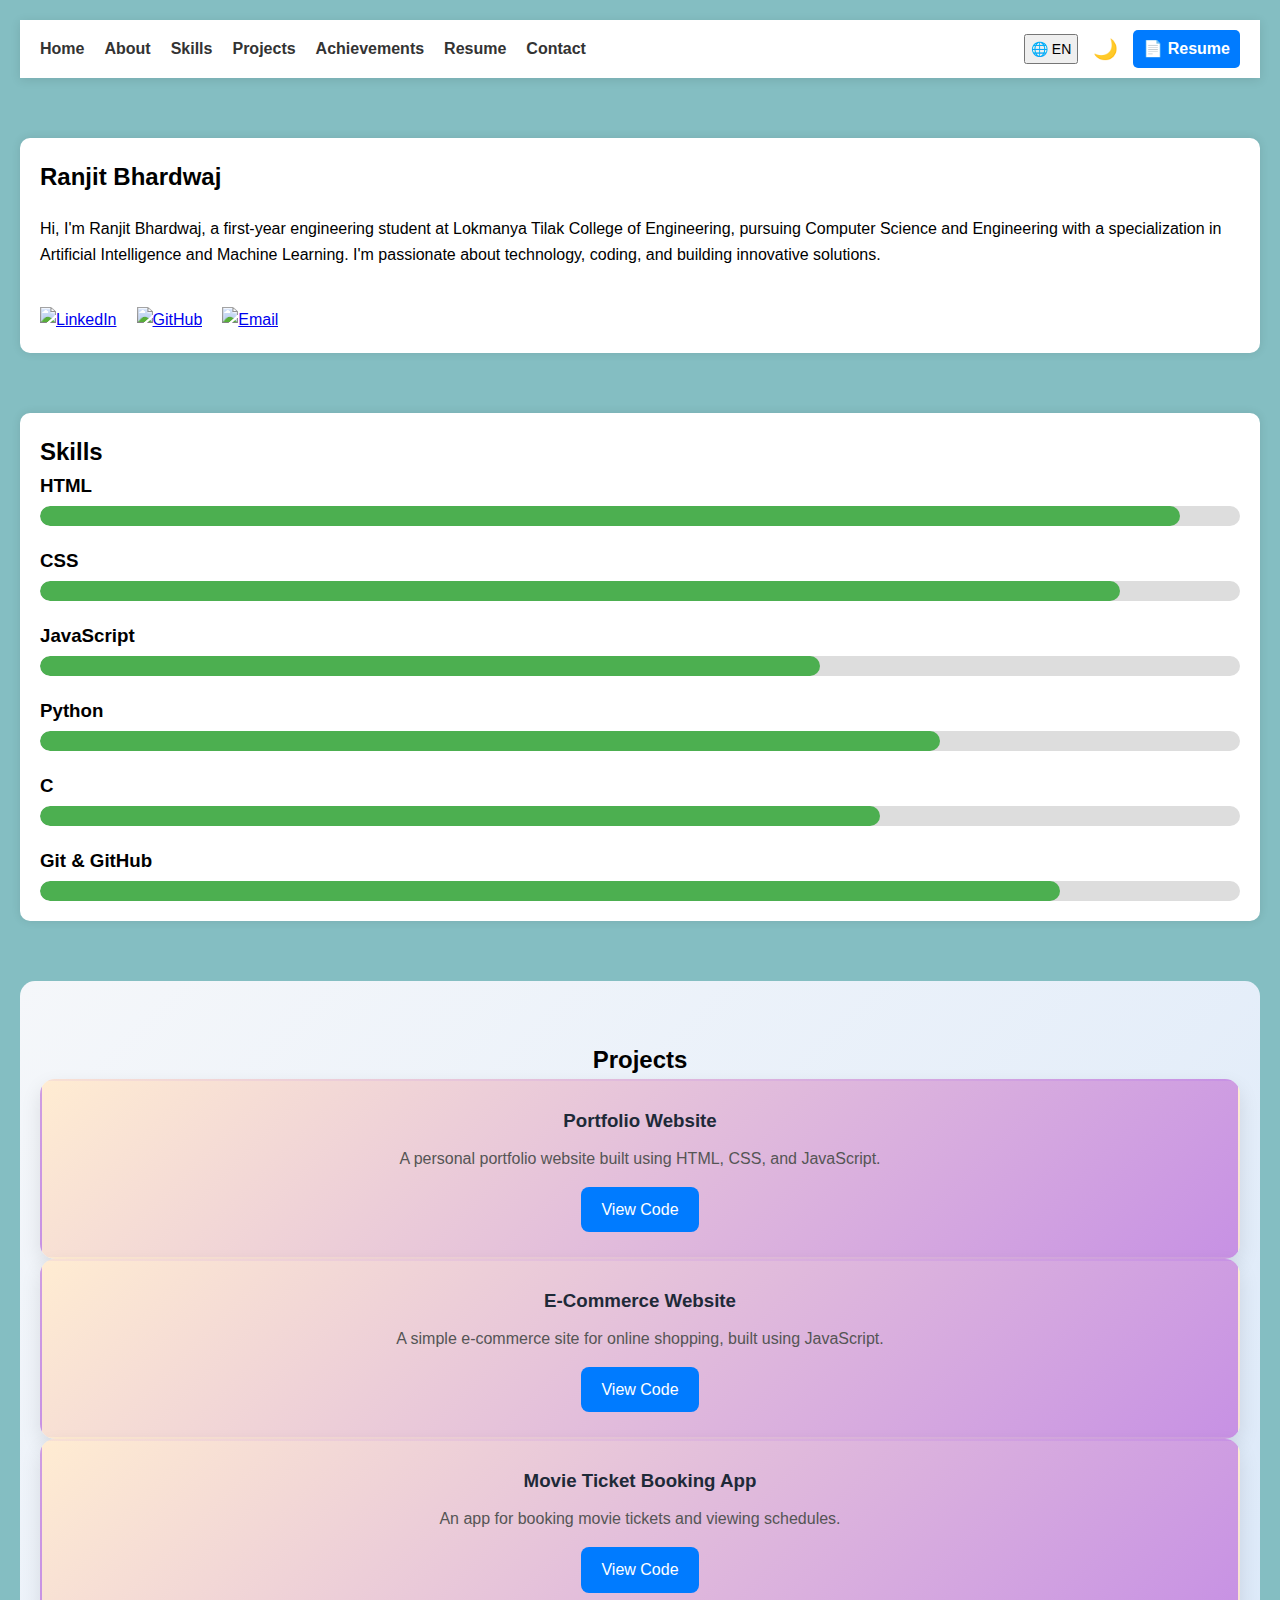
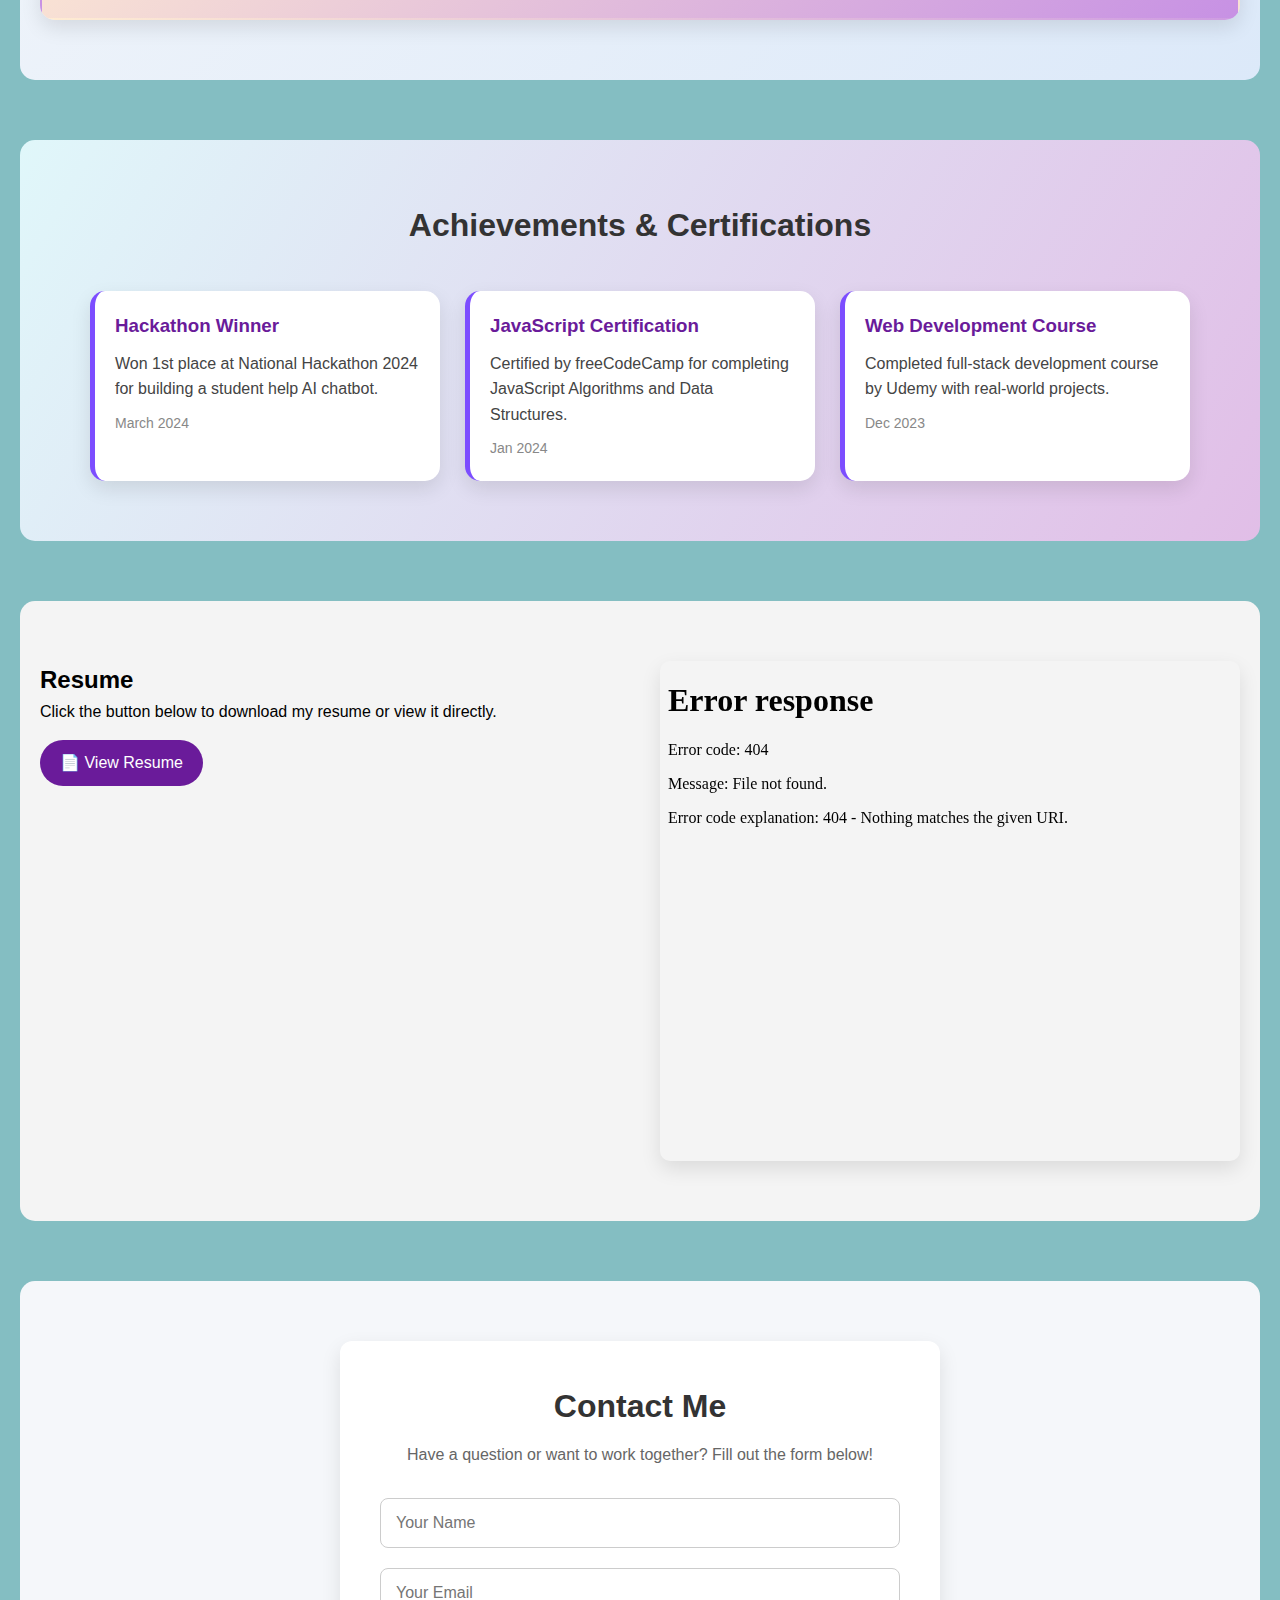
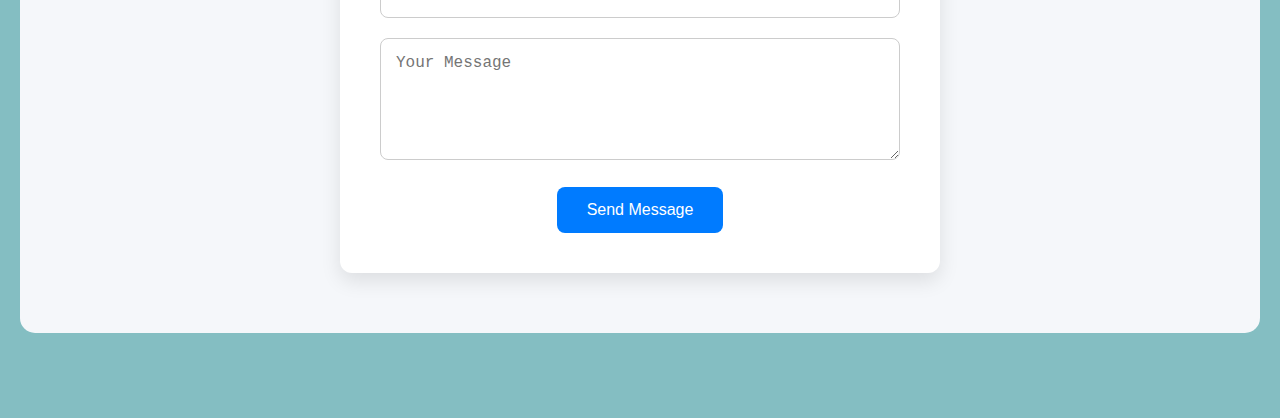
==== index.html @ e3149921 "Initial commit" ====
<!DOCTYPE html>
<html lang="en">

<head>
  <meta charset="UTF-8" />
  <meta name="viewport" content="width=device-width, initial-scale=1.0" />
  <title>Ranjit Bhardwaj | Portfolio</title>
  <link rel="stylesheet" href="style.css" />
</head>

<body>

  <!-- Navigation -->
  <nav class="navbar">
    <ul class="nav-links">
      <li><a href="#home" id="nav-home">Home</a></li>
      <li><a href="#about" id="nav-about">About</a></li>
      <li><a href="#skills" id="nav-skills">Skills</a></li>
      <li><a href="#projects" id="nav-projects">Projects</a></li>
      <li><a href="#achievements" id="nav-achievements">Achievements</a></li>
      <li><a href="#resume-section" id="nav-resume">Resume</a></li>
      <li><a href="#contact" id="nav-contact">Contact</a></li>
    </ul>

    <div class="navbar-actions">
      <button id="language-toggle">🌐 EN</button>
      <button id="dark-mode-toggle">🌙</button>
      <a href="resume.pdf" download class="download-resume-btn">📄 Resume</a>
    </div>
  </nav>

  <!-- About Section -->
  <section id="about">
    <div class="about-container">
      <h2>Ranjit Bhardwaj</h2>
      <p>
        Hi, I'm Ranjit Bhardwaj, a first-year engineering student at Lokmanya Tilak College of Engineering,
        pursuing Computer Science and Engineering with a specialization in Artificial Intelligence and Machine Learning.
        I'm passionate about technology, coding, and building innovative solutions.
      </p>

      <div class="social-links">
        <a href="https://www.linkedin.com/in/ranjit-bhardwaj-1b5058349/" target="_blank">
          <img src="https://cdn.jsdelivr.net/gh/devicons/devicon/icons/linkedin/linkedin-original.svg" alt="LinkedIn">
        </a>
        <a href="https://github.com/Ranjit1401" target="_blank">
          <img src="https://cdn.jsdelivr.net/gh/devicons/devicon/icons/github/github-original.svg" alt="GitHub">
        </a>
        <a href="mailto:ranjitbhardwaj77@gmaile.com" target="_blank">
          <img src="https://img.icons8.com/fluency/48/000000/gmail.png" alt="Email">
        </a>
      </div>
    </div>
  </section>

  <!-- Skills Section -->
  <section id="skills">
    <h2>Skills</h2>
    <div class="skills-container">
      <div class="skill">
        <h3>HTML</h3>
        <div class="skill-bar"><div class="skill-level" style="width: 95%;"></div></div>
      </div>
      <div class="skill">
        <h3>CSS</h3>
        <div class="skill-bar"><div class="skill-level" style="width: 90%;"></div></div>
      </div>
      <div class="skill">
        <h3>JavaScript</h3>
        <div class="skill-bar"><div class="skill-level" style="width: 65%;"></div></div>
      </div>
      <div class="skill">
        <h3>Python</h3>
        <div class="skill-bar"><div class="skill-level" style="width: 75%;"></div></div>
      </div>
      <div class="skill">
        <h3>C</h3>
        <div class="skill-bar"><div class="skill-level" style="width: 70%;"></div></div>
      </div>
      <div class="skill">
        <h3>Git & GitHub</h3>
        <div class="skill-bar"><div class="skill-level" style="width: 85%;"></div></div>
      </div>
    </div>
  </section>

  <!-- Projects Section -->
  <section id="projects">
    <h2>Projects</h2>
    <div class="projects-container">
      <div class="project-card">
        <h3>Portfolio Website</h3>
        <p>A personal portfolio website built using HTML, CSS, and JavaScript.</p>
        <a href="https://github.com/yourusername/portfolio" target="_blank">View Code</a>
      </div>
      <div class="project-card">
        <h3>E-Commerce Website</h3>
        <p>A simple e-commerce site for online shopping, built using JavaScript.</p>
        <a href="https://github.com/yourusername/e-commerce" target="_blank">View Code</a>
      </div>
      <div class="project-card">
        <h3>Movie Ticket Booking App</h3>
        <p>An app for booking movie tickets and viewing schedules.</p>
        <a href="https://github.com/yourusername/movie-ticket" target="_blank">View Code</a>
      </div>
    </div>
  </section>

  <!-- Achievements / Certifications Section -->
  <section id="achievements">
    <div class="achievements-container">
      <h2>Achievements & Certifications</h2>
      <div class="achievement-grid">
        <div class="achievement-card">
          <h3>Hackathon Winner</h3>
          <p>Won 1st place at National Hackathon 2024 for building a student help AI chatbot.</p>
          <span>March 2024</span>
        </div>
        <div class="achievement-card">
          <h3>JavaScript Certification</h3>
          <p>Certified by freeCodeCamp for completing JavaScript Algorithms and Data Structures.</p>
          <span>Jan 2024</span>
        </div>
        <div class="achievement-card">
          <h3>Web Development Course</h3>
          <p>Completed full-stack development course by Udemy with real-world projects.</p>
          <span>Dec 2023</span>
        </div>
      </div>
    </div>
  </section>

  <!-- Resume Section -->
  <section id="resume-section">
    <div class="resume-container">
      <div class="resume-content">
        <h2>Resume</h2>
        <p>Click the button below to download my resume or view it directly.</p>
        <a href="your-resume-link.pdf" target="_blank" class="resume-btn">📄 View Resume</a>
      </div>
      <div class="sticky-resume">
        <iframe src="your-resume-link.pdf" frameborder="0"></iframe>
      </div>
    </div>
  </section>

  <!-- Contact Section -->
  <section id="contact">
    <div class="contact-container">
      <h2>Contact Me</h2>
      <p>Have a question or want to work together? Fill out the form below!</p>
      <form class="contact-form">
        <input type="text" placeholder="Your Name" required>
        <input type="email" placeholder="Your Email" required>
        <textarea placeholder="Your Message" rows="5" required></textarea>
        <button type="submit">Send Message</button>
      </form>
    </div>
  </section>

  <!-- JavaScript -->
  <script src="script.js"></script>
</body>

</html>
---- style.css ----
/* Reset some styles */
* {
    margin: 0;
    padding: 0;
    box-sizing: border-box;
}

body {
    font-family: Arial, sans-serif;
    line-height: 1.6;
    padding: 20px;
    background-color: #84bec2;
}

/* Navbar */
.navbar {
    display: flex;
    justify-content: space-between;
    align-items: center;
    background-color: #ffffff;
    padding: 10px 20px;
    box-shadow: 0 2px 10px rgba(0,0,0,0.1);
  }
  
  .nav-links {
    list-style: none;
    display: flex;
    gap: 20px;
  }
  
  .nav-links a {
    text-decoration: none;
    font-weight: bold;
    color: #333;
  }
  
  .navbar-actions {
    display: flex;
    align-items: center;
    gap: 15px;
  }
  
  #language-toggle {
    padding: 5px;
    font-size: 14px;
  }
  
  #dark-mode-toggle {
    background-color: transparent;
    border: none;
    font-size: 20px;
    cursor: pointer;
  }
  
  .download-resume-btn {
    background-color: #007bff;
    color: white;
    padding: 6px 10px;
    border-radius: 5px;
    text-decoration: none;
    font-weight: 600;
  }
  

/* About Section */
#about {
    margin-top: 40px;
    padding: 20px;
    background-color: #ffffff;
    border-radius: 10px;
    box-shadow: 0 0 10px rgba(0, 0, 0, 0.1);
}

.about-container {
    display: flex;
    flex-wrap: wrap;
    align-items: center;
    gap: 20px;
}

.about-photo {
    width: 150px;
    height: 150px;
    border-radius: 50%;
    object-fit: cover;
}

.about-text h3 {
    margin-bottom: 10px;
}

.about-text p {
    color: #444;
}

/* Skills Section */
#skills {
    margin-top: 40px;
    padding: 20px;
    background-color: #ffffff;
    border-radius: 10px;
    box-shadow: 0 0 10px rgba(0, 0, 0, 0.1);
}

.skills-container {
    display: flex;
    flex-direction: column;
    gap: 20px;
}

.skill h3 {
    margin-bottom: 5px;
}

.skill-bar {
    background-color: #ddd;
    height: 20px;
    border-radius: 10px;
    overflow: hidden;
}

.skill-level {
    height: 100%;
    background-color: #4caf50;
    border-radius: 10px;
}

/* Projects Section */
#projects {
    background: linear-gradient(135deg, #f5f7fa, #dce9f9);
    border-radius: 15px;
    padding: 60px 20px;
    text-align: center;
  }
  
  .projects-container {
    max-width: 1200px;
    margin: auto;
  }
  
  .projects-container h2 {
    font-size: 32px;
    margin-bottom: 40px;
    color: #222;
  }
  
  .projects-grid {
    display: grid;
    grid-template-columns: repeat(auto-fit, minmax(280px, 1fr));
    gap: 30px;
  }
  
  .project-card {
    background: linear-gradient(145deg, #ffffff, #e6ecf3);
    border-radius: 15px;
    padding: 25px;
    box-shadow: 0 8px 20px rgba(0, 0, 0, 0.1);
    transition: transform 0.3s ease, box-shadow 0.3s ease;
    position: relative;
  }
  
  .project-card:hover {
    transform: scale(1.05);
    box-shadow: 0 12px 25px rgba(0, 0, 0, 0.15);
  }
  
  .project-card h3 {
    color: #1e2a38;
    margin-bottom: 10px;
  }
  
  .project-card p {
    color: #555;
    margin-bottom: 15px;
  }
  
  .project-card .tech-used {
    display: block;
    font-size: 14px;
    color: #007bff;
    margin-bottom: 10px;
    font-weight: bold;
  }
  
  .project-card a {
    text-decoration: none;
    color: #fff;
    background: #007bff;
    padding: 10px 20px;
    border-radius: 8px;
    display: inline-block;
    transition: background-color 0.3s ease;
  }
  
  .project-card a:hover {
    background: #0056b3;
  }
  
/* Achievements Section */
#achievements {
    padding: 60px 20px;
    background: linear-gradient(120deg, #e0f7fa, #e1bee7);
    border-radius: 15px;
    text-align: center;
  }
  
  .achievements-container {
    max-width: 1100px;
    margin: auto;
  }
  
  .achievements-container h2 {
    font-size: 32px;
    margin-bottom: 40px;
    color: #333;
  }
  
  .achievement-grid {
    display: grid;
    grid-template-columns: repeat(auto-fit, minmax(280px, 1fr));
    gap: 25px;
  }
  
  .achievement-card {
    background: #fff;
    border-left: 5px solid #7c4dff;
    border-radius: 15px;
    padding: 20px;
    box-shadow: 0 8px 20px rgba(0, 0, 0, 0.1);
    transition: transform 0.3s ease, box-shadow 0.3s ease;
    text-align: left;
  }
  
  .achievement-card:hover {
    transform: translateY(-5px);
    box-shadow: 0 12px 25px rgba(0, 0, 0, 0.15);
  }
  
  .achievement-card h3 {
    color: #6a1b9a;
    margin-bottom: 10px;
  }
  
  .achievement-card p {
    color: #444;
    margin-bottom: 8px;
  }
  
  .achievement-card span {
    font-size: 14px;
    color: #888;
  }
  
/* Resume Section */
#resume-section {
    padding: 60px 20px;
    border-radius: 15px;
    background: #f4f4f4;
  }
  
  .resume-container {
    display: flex;
    gap: 40px;
    align-items: flex-start;
    max-width: 1200px;
    margin: auto;
  }
  
  .resume-content {
    flex: 1;
  }
  
  .resume-btn {
    display: inline-block;
    margin-top: 15px;
    padding: 10px 20px;
    background: #6a1b9a;
    color: #fff;
    border-radius: 25px;
    text-decoration: none;
    transition: background 0.3s;
  }
  
  .resume-btn:hover {
    background: #8e24aa;
  }
  
  .sticky-resume {
    flex: 1;
    position: sticky;
    top: 100px;
    height: 500px;
    box-shadow: 0 8px 20px rgba(0,0,0,0.1);
    border-radius: 10px;
    overflow: hidden;
  }
  
  .sticky-resume iframe {
    width: 100%;
    height: 100%;
    border: none;
  }
  

/* Responsive Design */
@media (max-width: 768px) {
    header h1 {
        font-size: 24px;
    }

    nav ul {
        flex-direction: column;
        gap: 10px;
    }

    .projects-container {
        flex-direction: column;
    }

    section {
        padding: 15px;
    }

    .contact-form input,
    .contact-form textarea {
        width: 100%;
    }

    .resume-btn {
        width: 100%;
        text-align: center;
    }
}

#contact {
    background: #f5f7fa;
    border-radius: 15px;
    padding: 60px 20px;
    text-align: center;
}

.contact-container {
    max-width: 600px;
    margin: auto;
    background: #ffffff;
    padding: 40px;
    border-radius: 12px;
    box-shadow: 0 8px 20px rgba(0, 0, 0, 0.1);
}

.contact-container h2 {
    font-size: 32px;
    margin-bottom: 10px;
    color: #333;
}

.contact-container p {
    color: #666;
    margin-bottom: 30px;
}

.contact-form input,
.contact-form textarea {
    width: 100%;
    padding: 15px;
    margin-bottom: 20px;
    border: 1px solid #ccc;
    border-radius: 8px;
    font-size: 16px;
    transition: border-color 0.3s;
}

.contact-form input:focus,
.contact-form textarea:focus {
    border-color: #007bff;
    outline: none;
}

.contact-form button {
    background-color: #007bff;
    color: white;
    border: none;
    padding: 14px 30px;
    border-radius: 8px;
    cursor: pointer;
    font-size: 16px;
    transition: background-color 0.3s;
}

.contact-form button:hover {
    background-color: #0056b3;
}

.social-links {
    display: flex;
    justify-content: center;
    gap: 20px;
    margin-top: 20px;
    flex-wrap: wrap; /* So it stays responsive */
  }
  
  .social-links a {
    transition: transform 0.3s ease;
  }
  
  .social-links a:hover {
    transform: scale(1.2);
  }
  
  .social-links img {
    width: 40px;
    height: 40px;
  }
  .project-card {
    background: linear-gradient(135deg, #ffecd2 0%, #c791e4 100%);
    border: 2px solid transparent;
    border-radius: 15px;
    padding: 25px;
    box-shadow: 0 8px 20px rgba(0, 0, 0, 0.1);
    transition: all 0.4s ease;
    position: relative;
    color: #222;
  }


#about,
#skills,
#projects,
#achievements,
#resume-section,
#contact {
  margin: 60px 0; /* Adjust the value to your liking */
}


.dark-mode {
  background-color: #121212;
  color: #f0f0f0;
}

.dark-mode .navbar {
  background-color: #1e1e1e;
}

.dark-mode a {
  color: #f0f0f0;
}
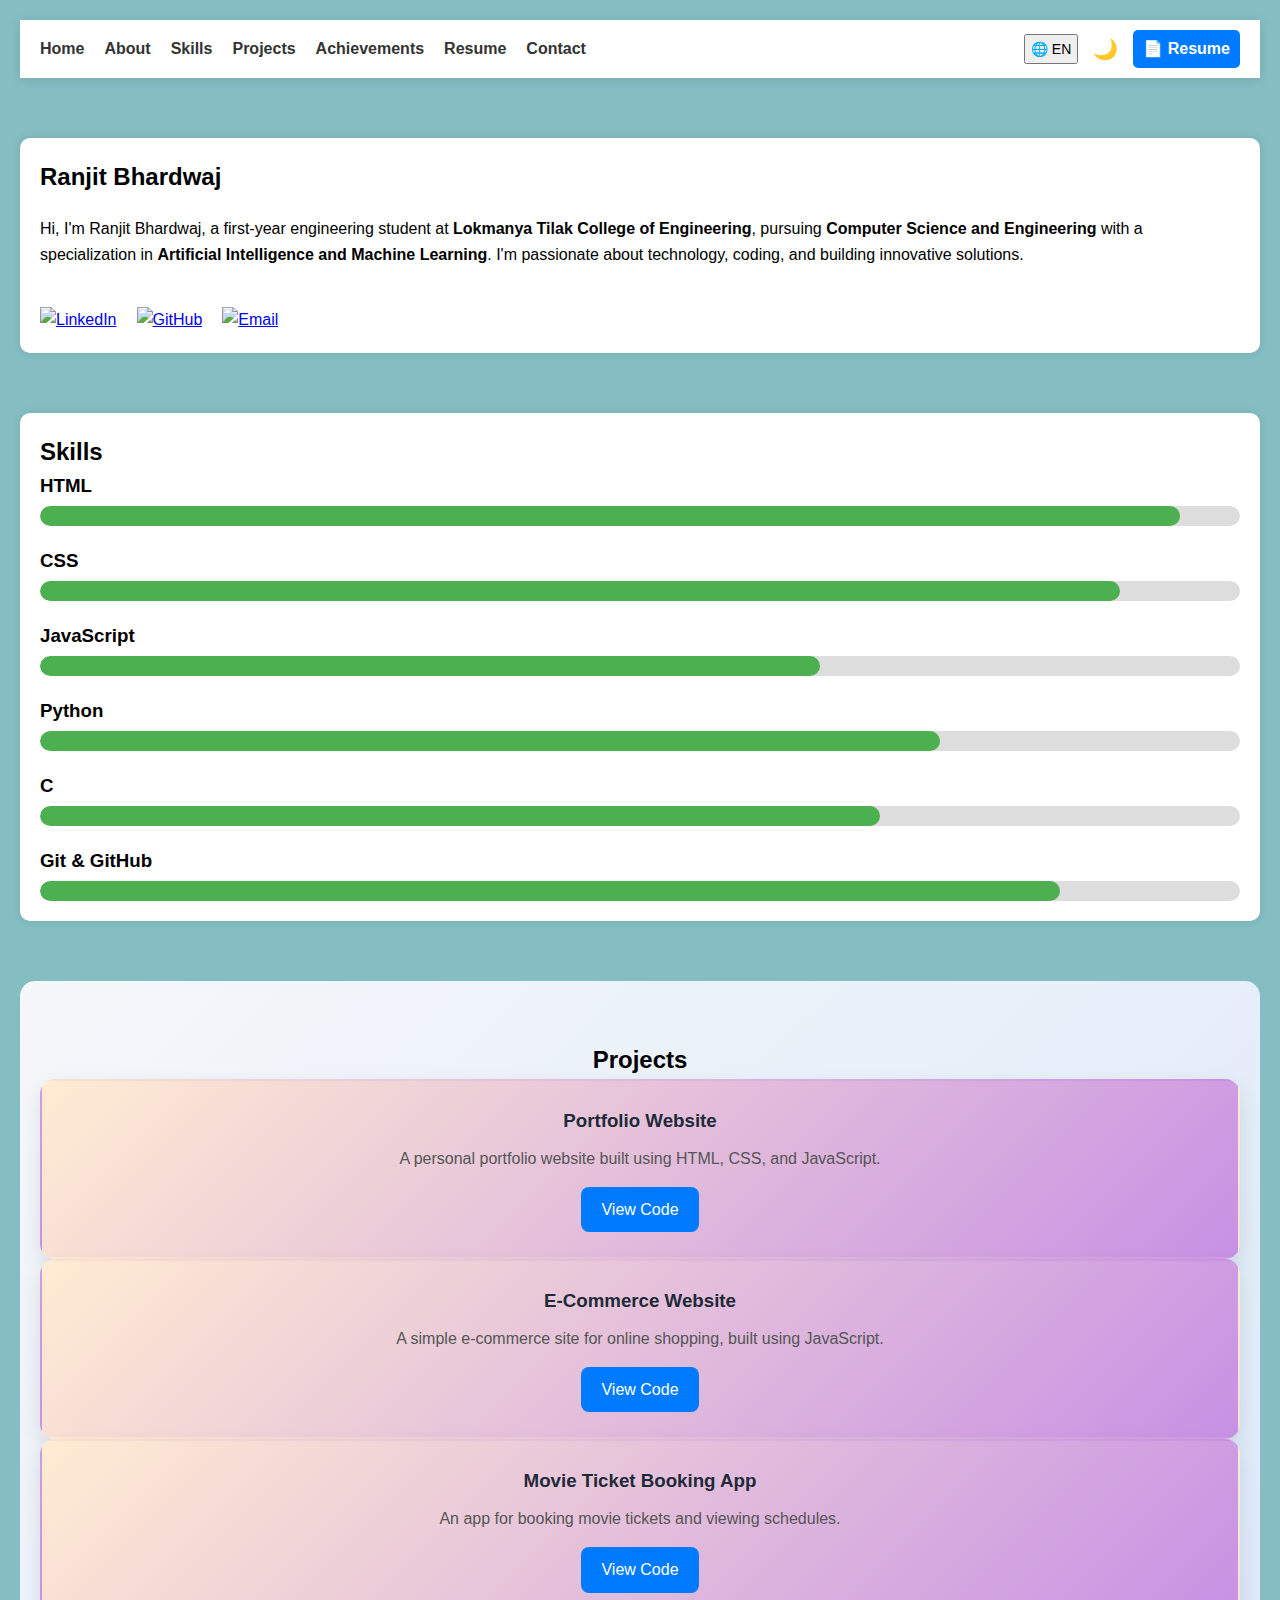
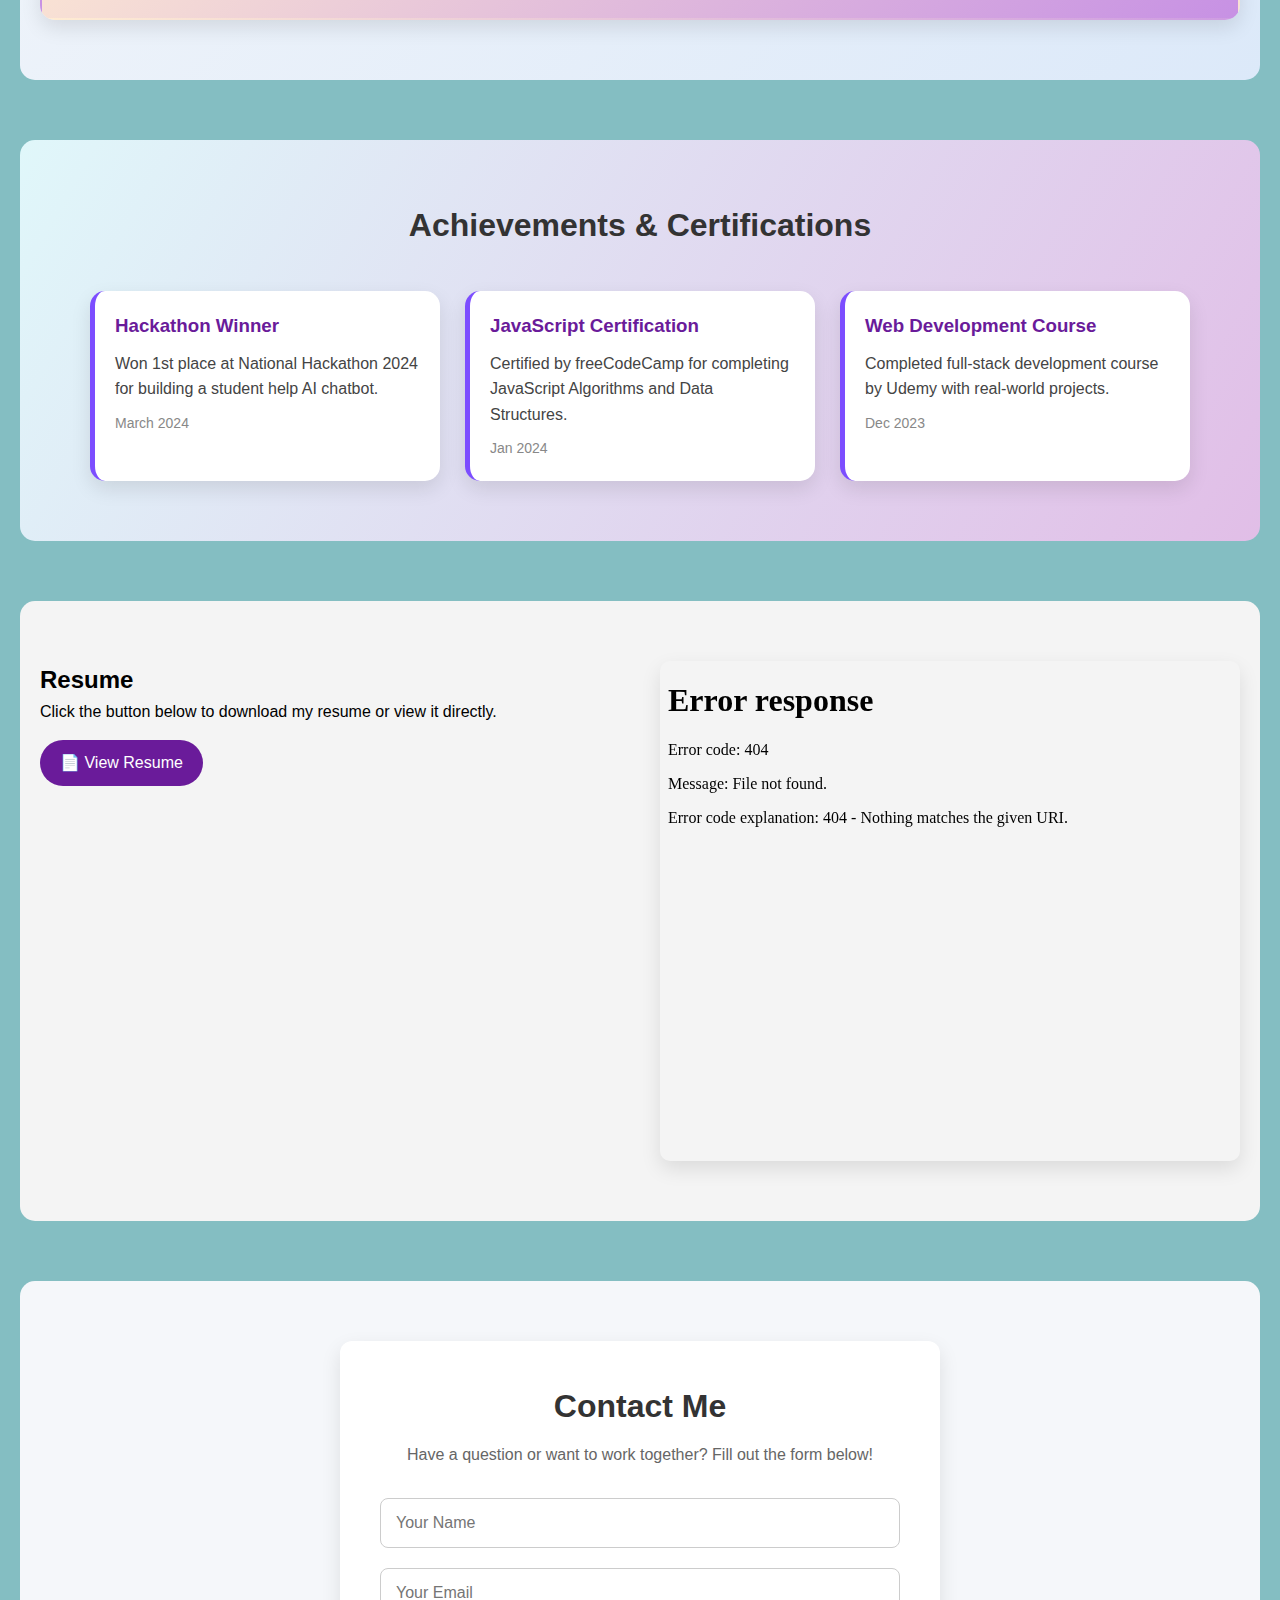
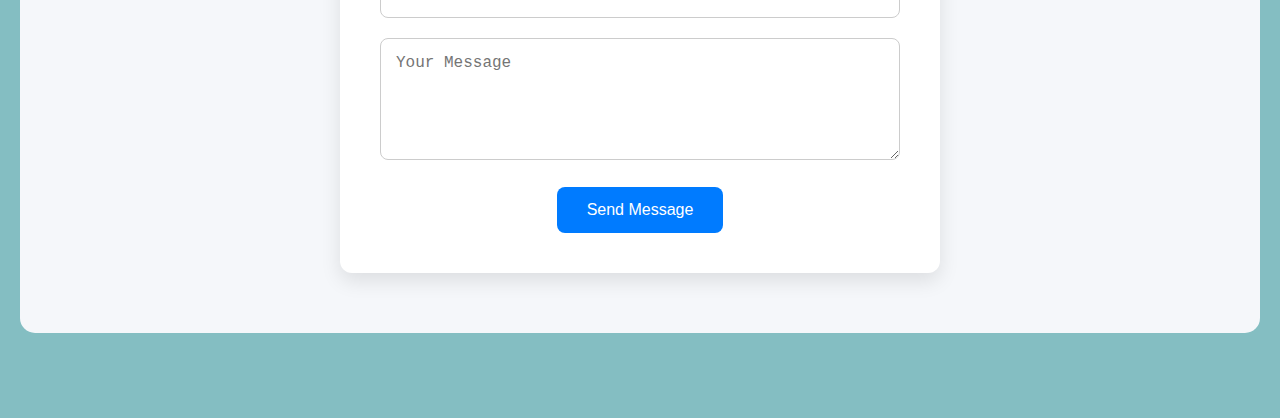
==== commit 4a517aa7: "Update index.html" ====
--- a/index.html
+++ b/index.html
@@ -34,8 +34,8 @@
     <div class="about-container">
       <h2>Ranjit Bhardwaj</h2>
       <p>
-        Hi, I'm Ranjit Bhardwaj, a first-year engineering student at Lokmanya Tilak College of Engineering,
-        pursuing Computer Science and Engineering with a specialization in Artificial Intelligence and Machine Learning.
+        Hi, I'm Ranjit Bhardwaj, a first-year engineering student at <strong>Lokmanya Tilak College of Engineering</strong>,
+        pursuing <strong>Computer Science and Engineering </strong> with a specialization in <strong>Artificial Intelligence and Machine Learning</strong>.
         I'm passionate about technology, coding, and building innovative solutions.
       </p>
 
@@ -46,7 +46,7 @@
         <a href="https://github.com/Ranjit1401" target="_blank">
           <img src="https://cdn.jsdelivr.net/gh/devicons/devicon/icons/github/github-original.svg" alt="GitHub">
         </a>
-        <a href="mailto:ranjitbhardwaj77@gmaile.com" target="_blank">
+        <a href="mailto:ranjitbhardwaj77@gmail.com" target="_blank">
           <img src="https://img.icons8.com/fluency/48/000000/gmail.png" alt="Email">
         </a>
       </div>
@@ -146,16 +146,22 @@
 
   <!-- Contact Section -->
   <section id="contact">
-    <div class="contact-container">
-      <h2>Contact Me</h2>
-      <p>Have a question or want to work together? Fill out the form below!</p>
-      <form class="contact-form">
-        <input type="text" placeholder="Your Name" required>
-        <input type="email" placeholder="Your Email" required>
-        <textarea placeholder="Your Message" rows="5" required></textarea>
-        <button type="submit">Send Message</button>
-      </form>
-    </div>
+  <div class="contact-container">
+    <h2>Contact Me</h2>
+    <p>Have a question or want to work together? Fill out the form below!</p>
+    <form class="contact-form" action="https://formsubmit.co/ranjitbhardwaj77@gmail.com" method="POST">
+      <input type="text" name="name" placeholder="Your Name" required>
+      <input type="email" name="email" placeholder="Your Email" required>
+      <textarea name="message" placeholder="Your Message" rows="5" required></textarea>
+
+      <!-- Optional hidden fields -->
+      <input type="hidden" name="_captcha" value="false">
+      <input type="hidden" name="_template" value="box">
+      <input type="hidden" name="_next" value="https://ranjit1401.vercel.app/thanks.html">
+
+      <button type="submit">Send Message</button>
+    </form>
+  </div>
   </section>
 
   <!-- JavaScript -->
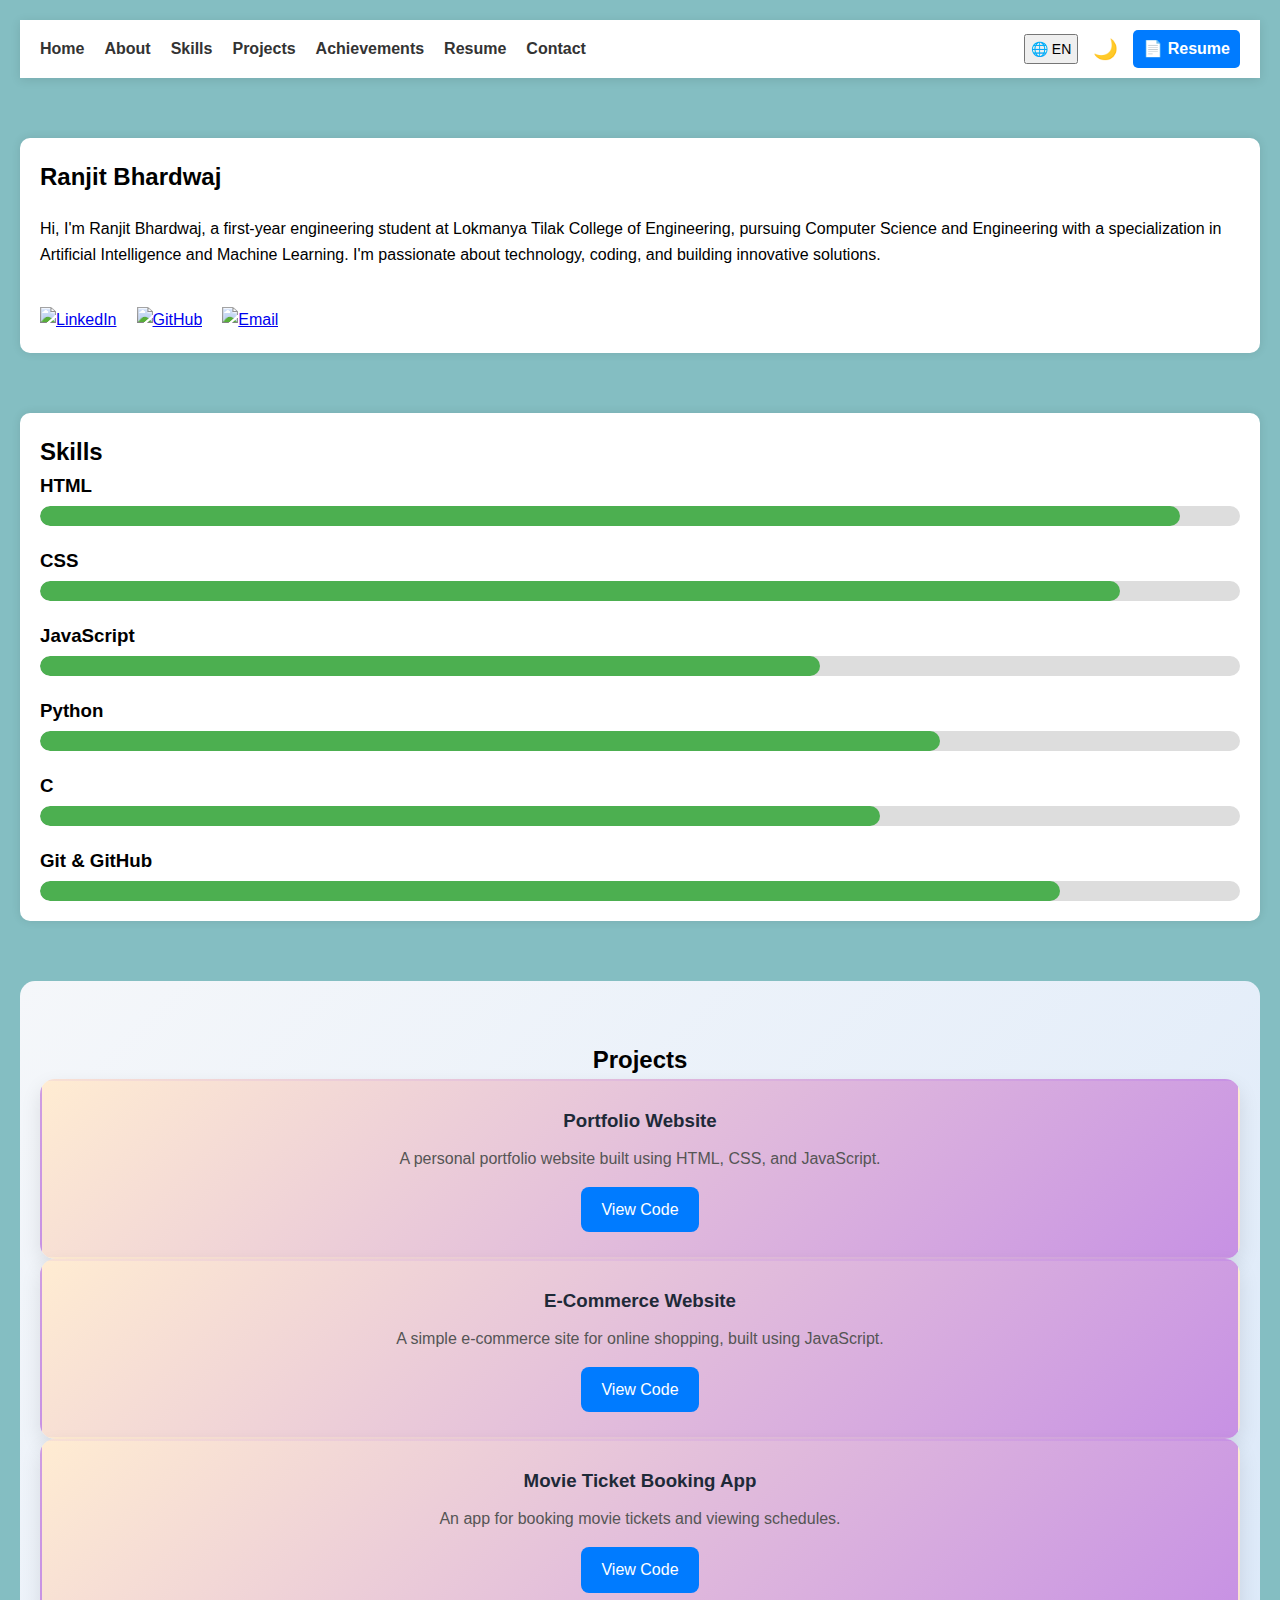
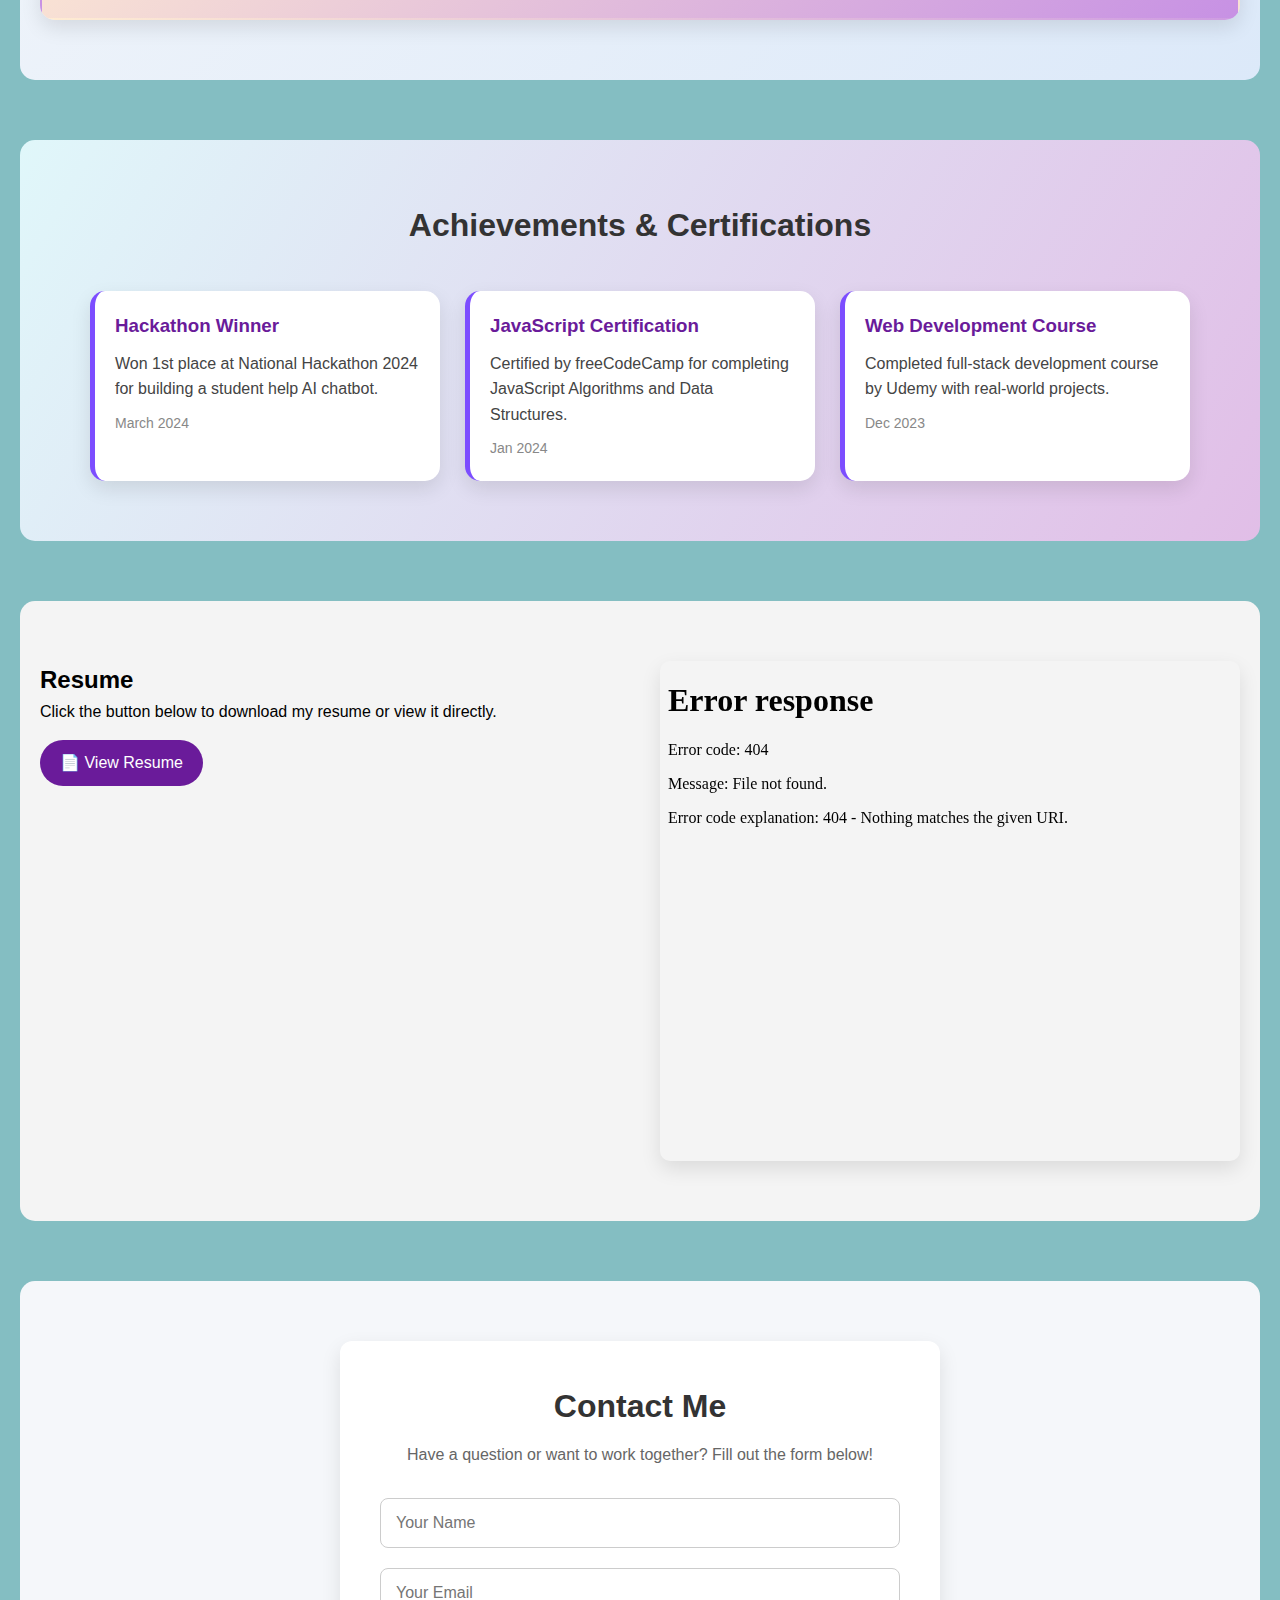
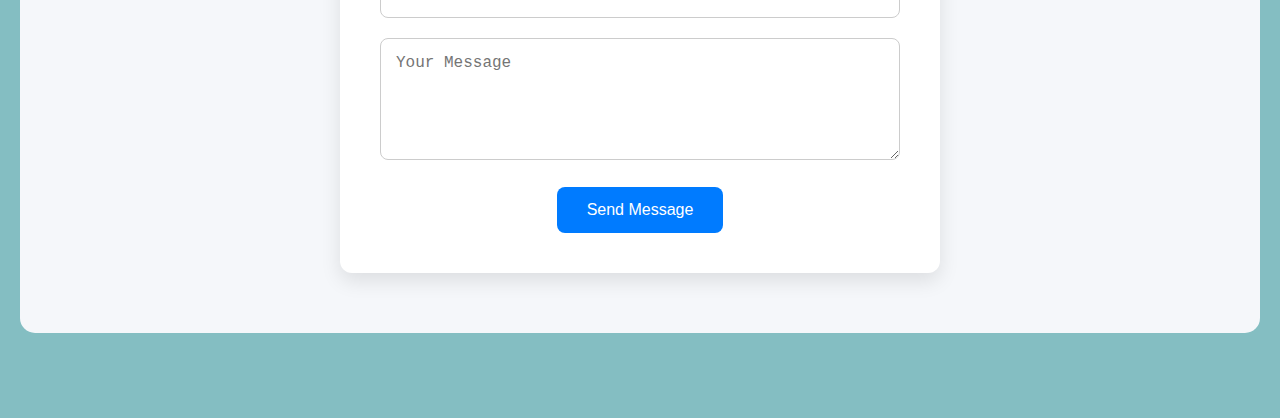
==== commit 363527ea: "Update index.html" ====
--- a/index.html
+++ b/index.html
@@ -34,8 +34,8 @@
     <div class="about-container">
       <h2>Ranjit Bhardwaj</h2>
       <p>
-        Hi, I'm Ranjit Bhardwaj, a first-year engineering student at <strong>Lokmanya Tilak College of Engineering</strong>,
-        pursuing <strong>Computer Science and Engineering </strong> with a specialization in <strong>Artificial Intelligence and Machine Learning</strong>.
+        Hi, I'm Ranjit Bhardwaj, a first-year engineering student at Lokmanya Tilak College of Engineering,
+        pursuing Computer Science and Engineering with a specialization in Artificial Intelligence and Machine Learning.
         I'm passionate about technology, coding, and building innovative solutions.
       </p>
 
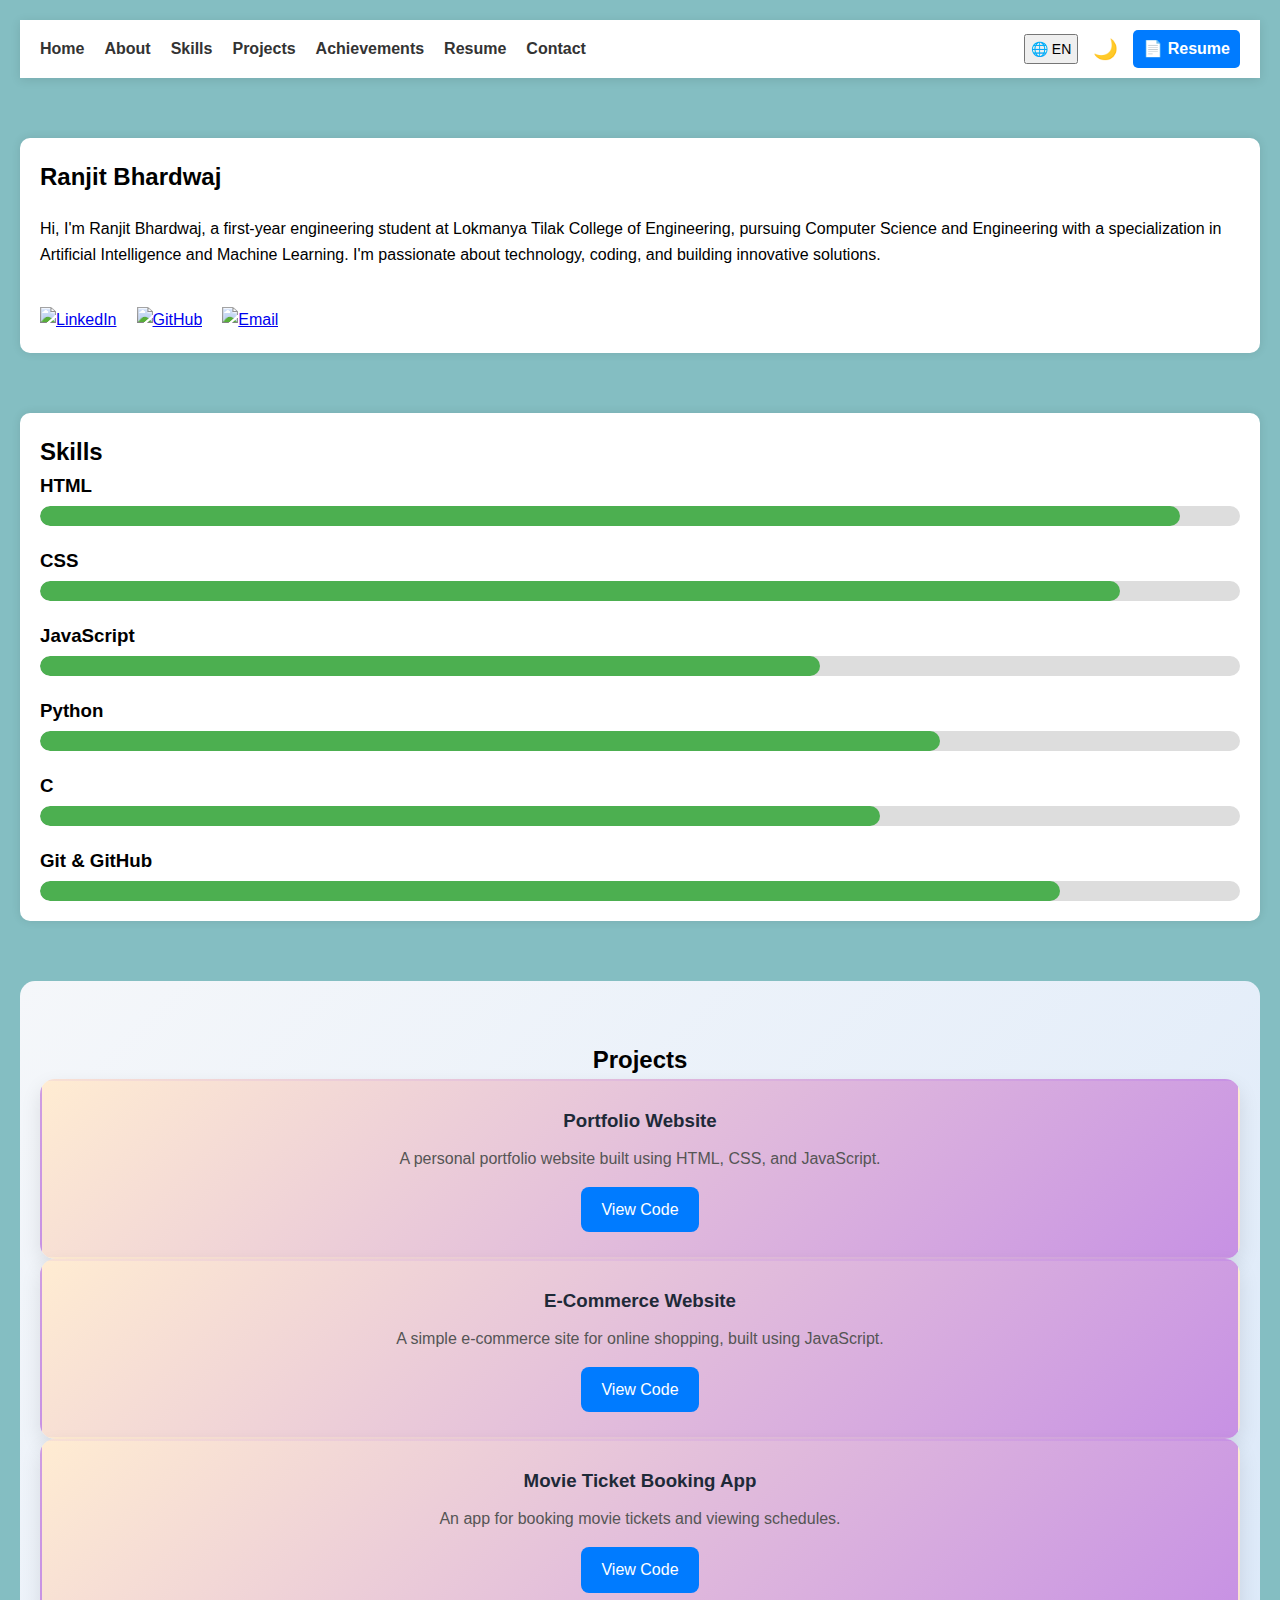
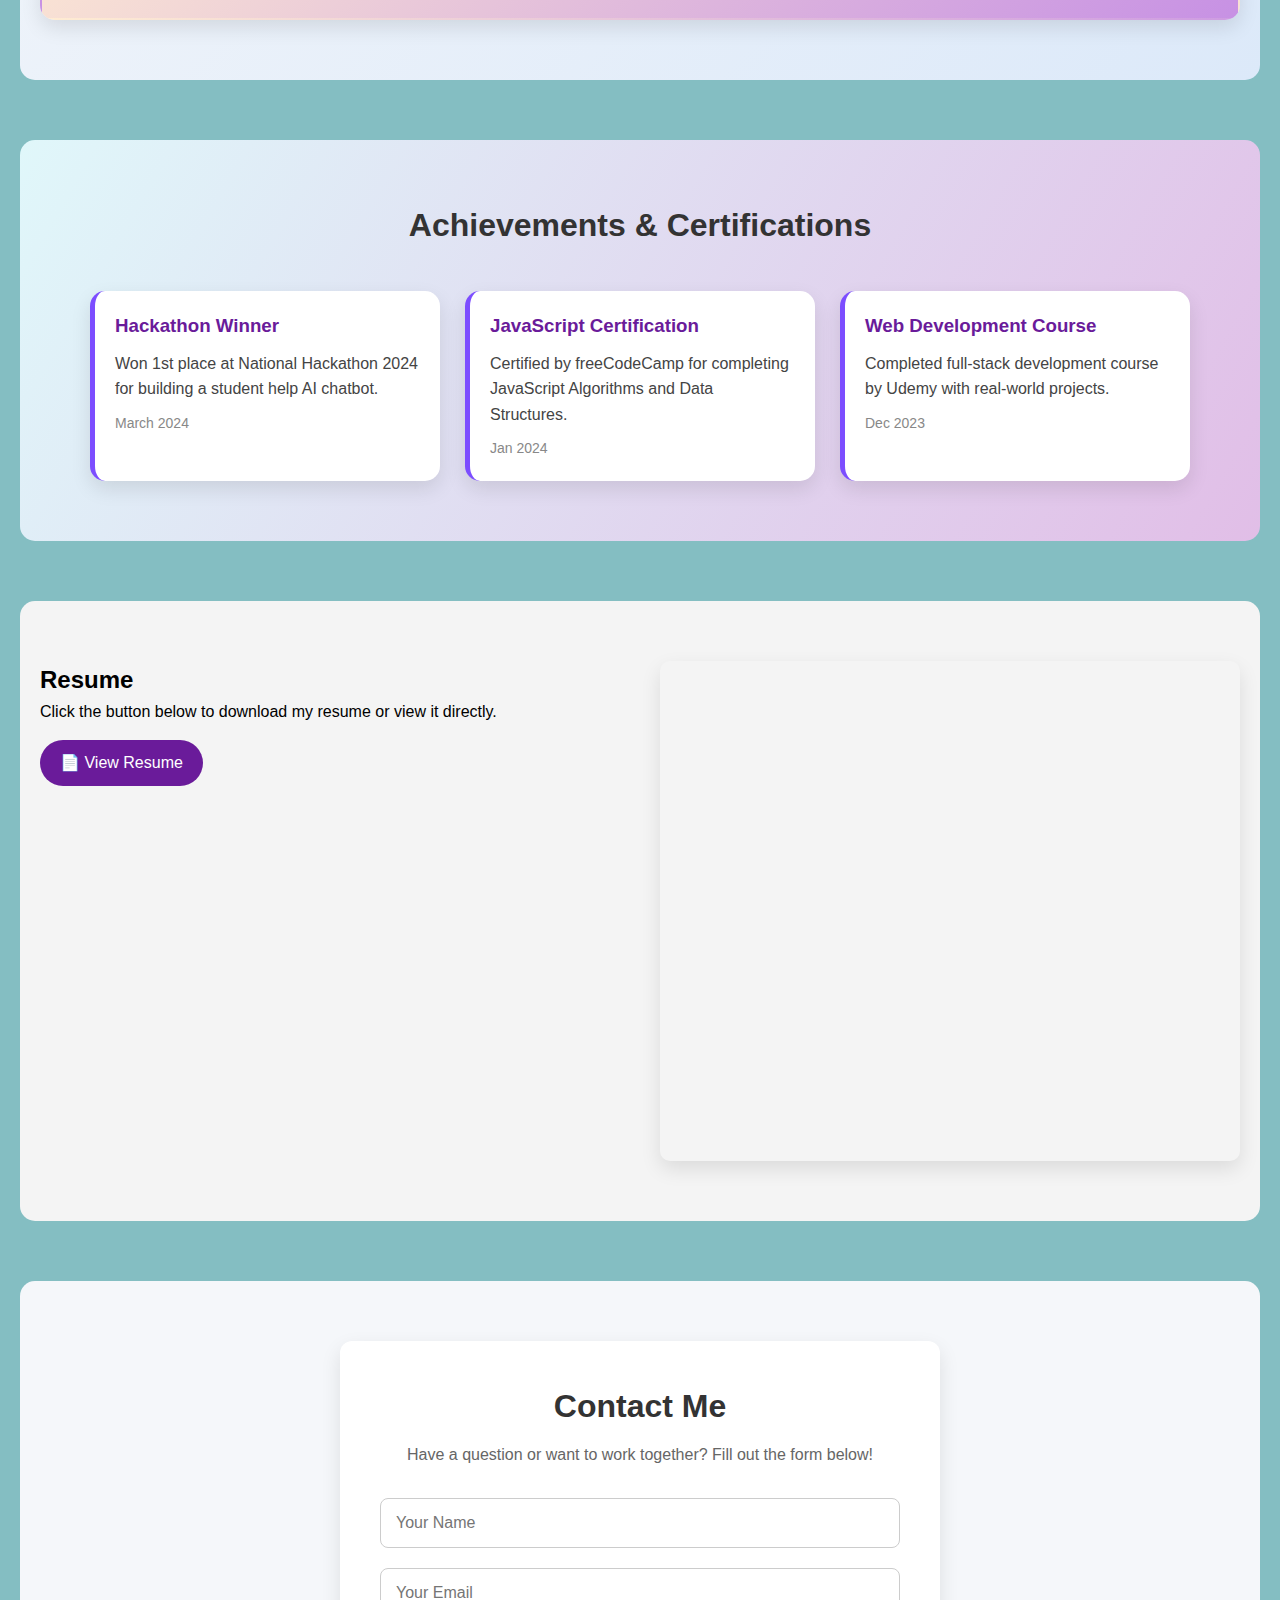
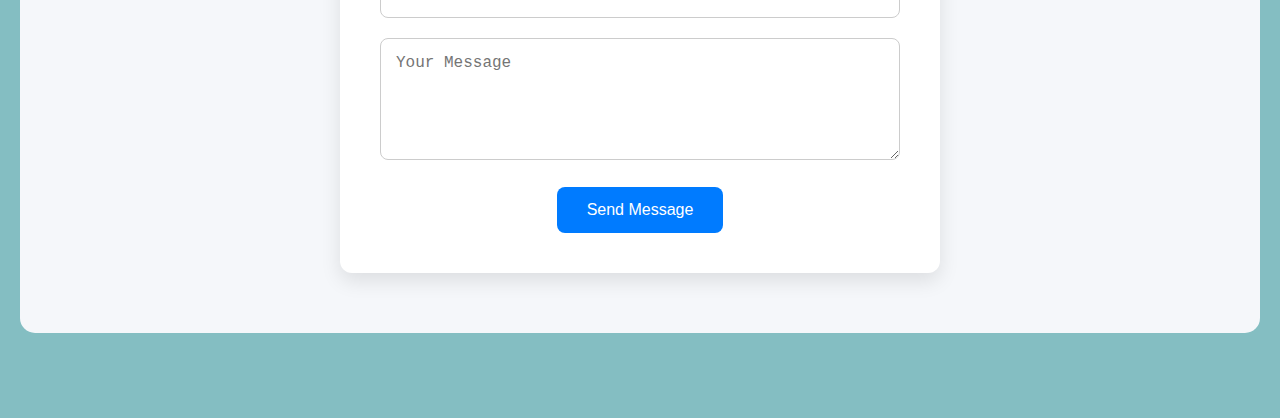
==== commit deb89f34: "Update resume" ====
--- a/index.html
+++ b/index.html
@@ -25,7 +25,7 @@
     <div class="navbar-actions">
       <button id="language-toggle">🌐 EN</button>
       <button id="dark-mode-toggle">🌙</button>
-      <a href="resume.pdf" download class="download-resume-btn">📄 Resume</a>
+      <a href="ranjit bhardwaj.pdf" download class="download-resume-btn">📄 Resume</a>
     </div>
   </nav>
 
@@ -136,10 +136,10 @@
       <div class="resume-content">
         <h2>Resume</h2>
         <p>Click the button below to download my resume or view it directly.</p>
-        <a href="your-resume-link.pdf" target="_blank" class="resume-btn">📄 View Resume</a>
+        <a href="ranjit bhardwaj.pdf" target="_blank" class="resume-btn">📄 View Resume</a>
       </div>
       <div class="sticky-resume">
-        <iframe src="your-resume-link.pdf" frameborder="0"></iframe>
+        <iframe src="ranjit bhardwaj.pdf" frameborder="0"></iframe>
       </div>
     </div>
   </section>
